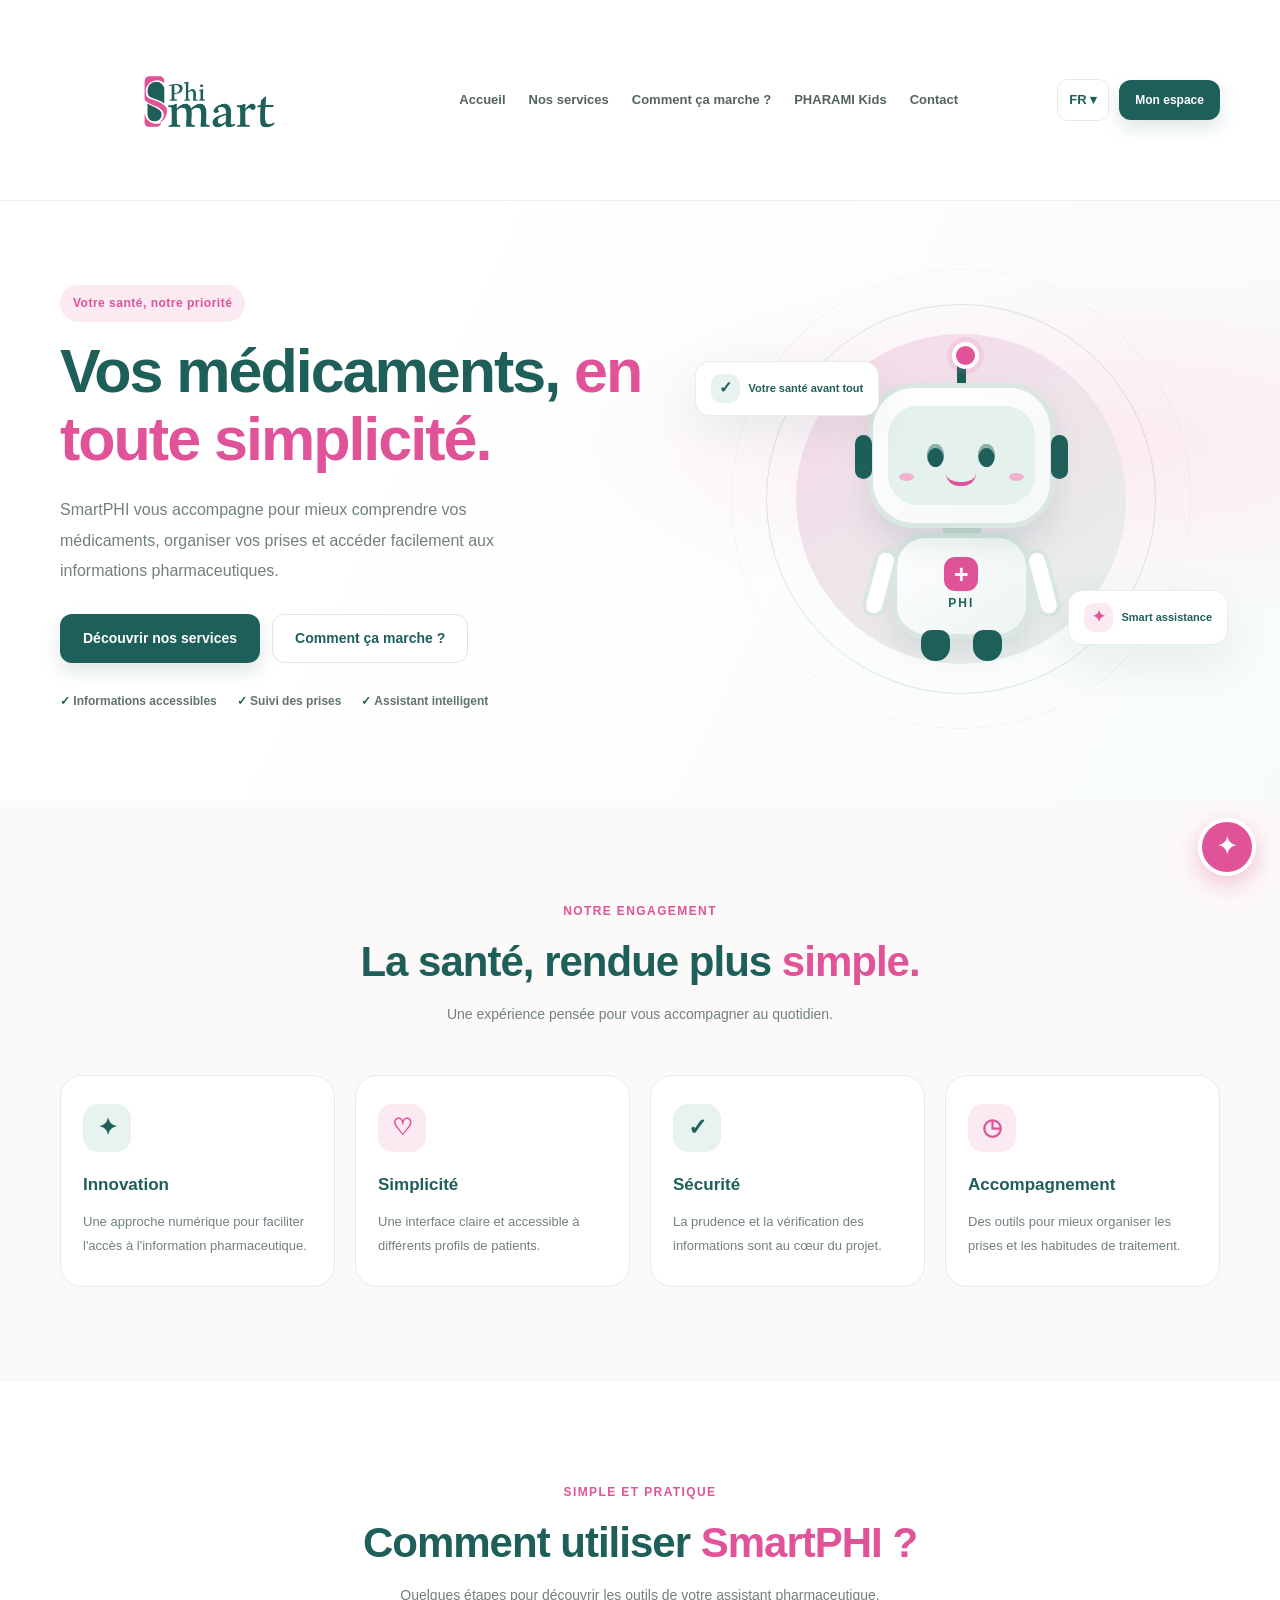
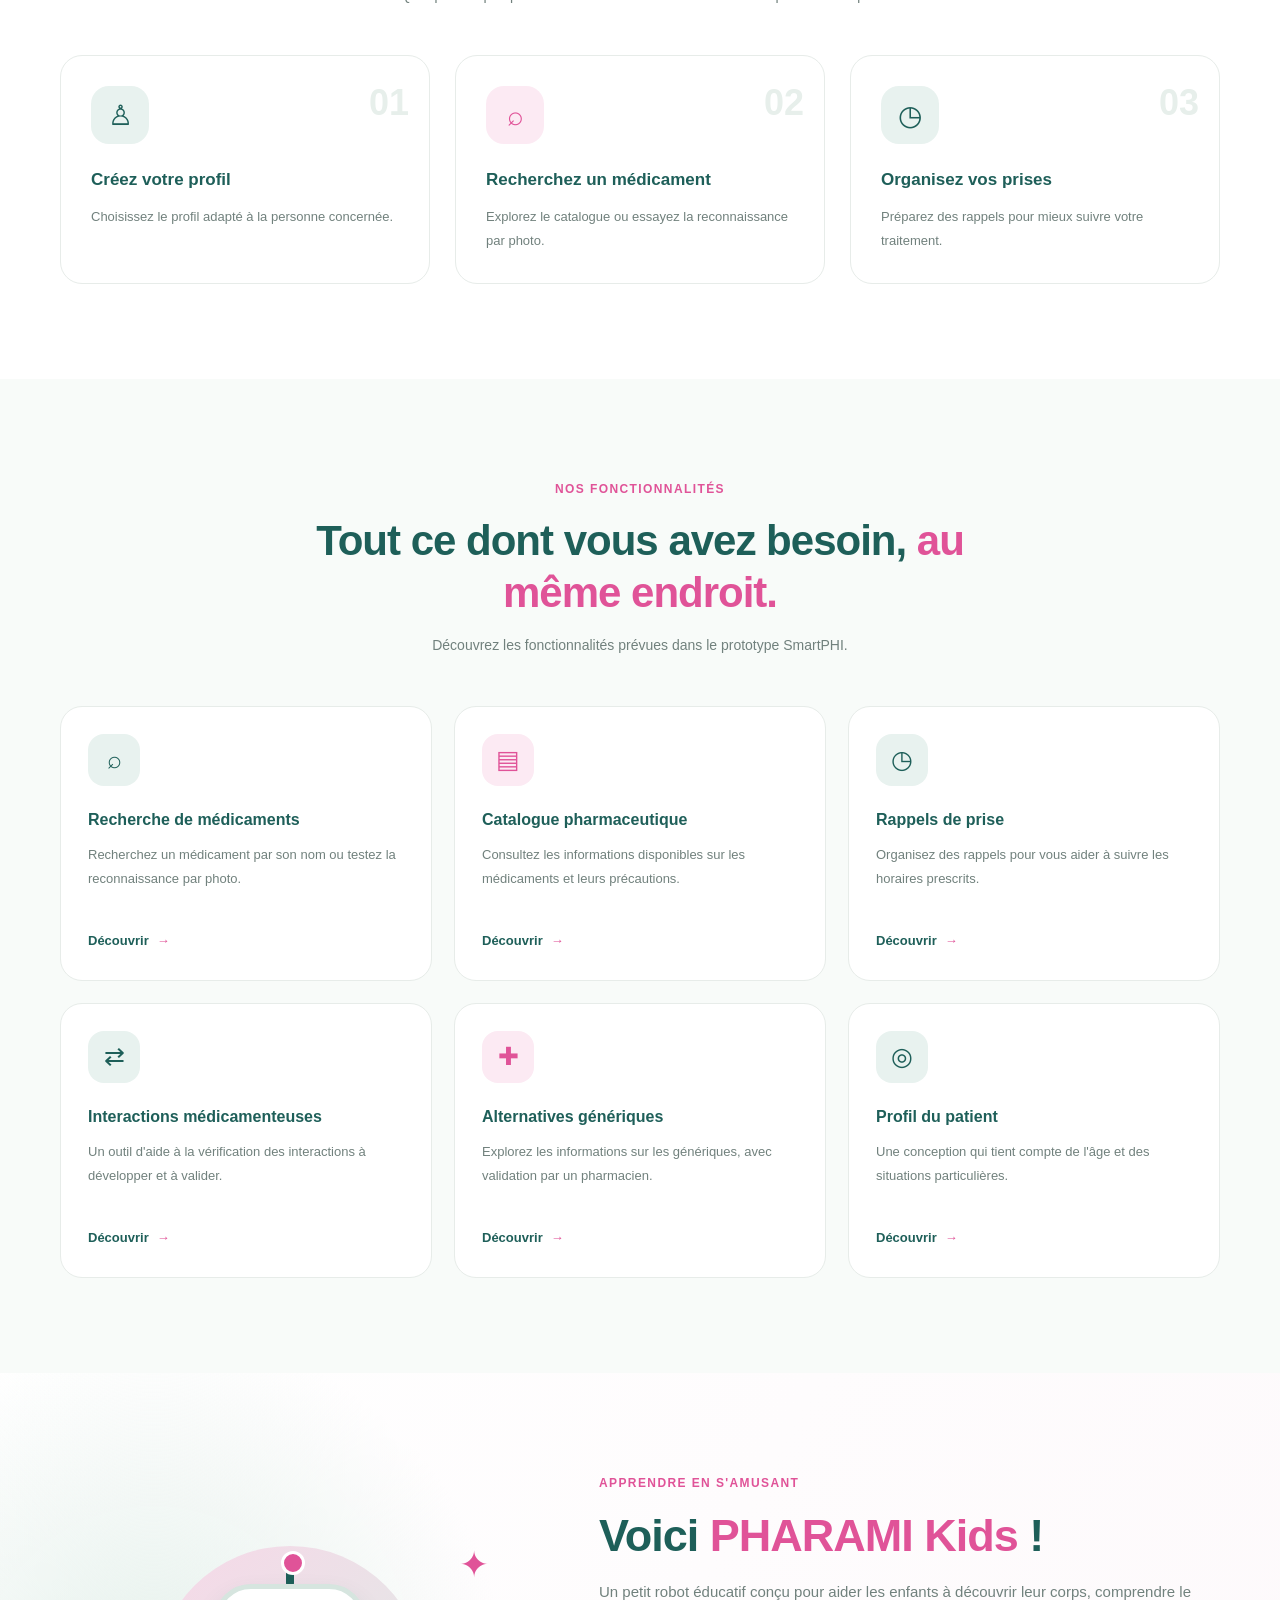
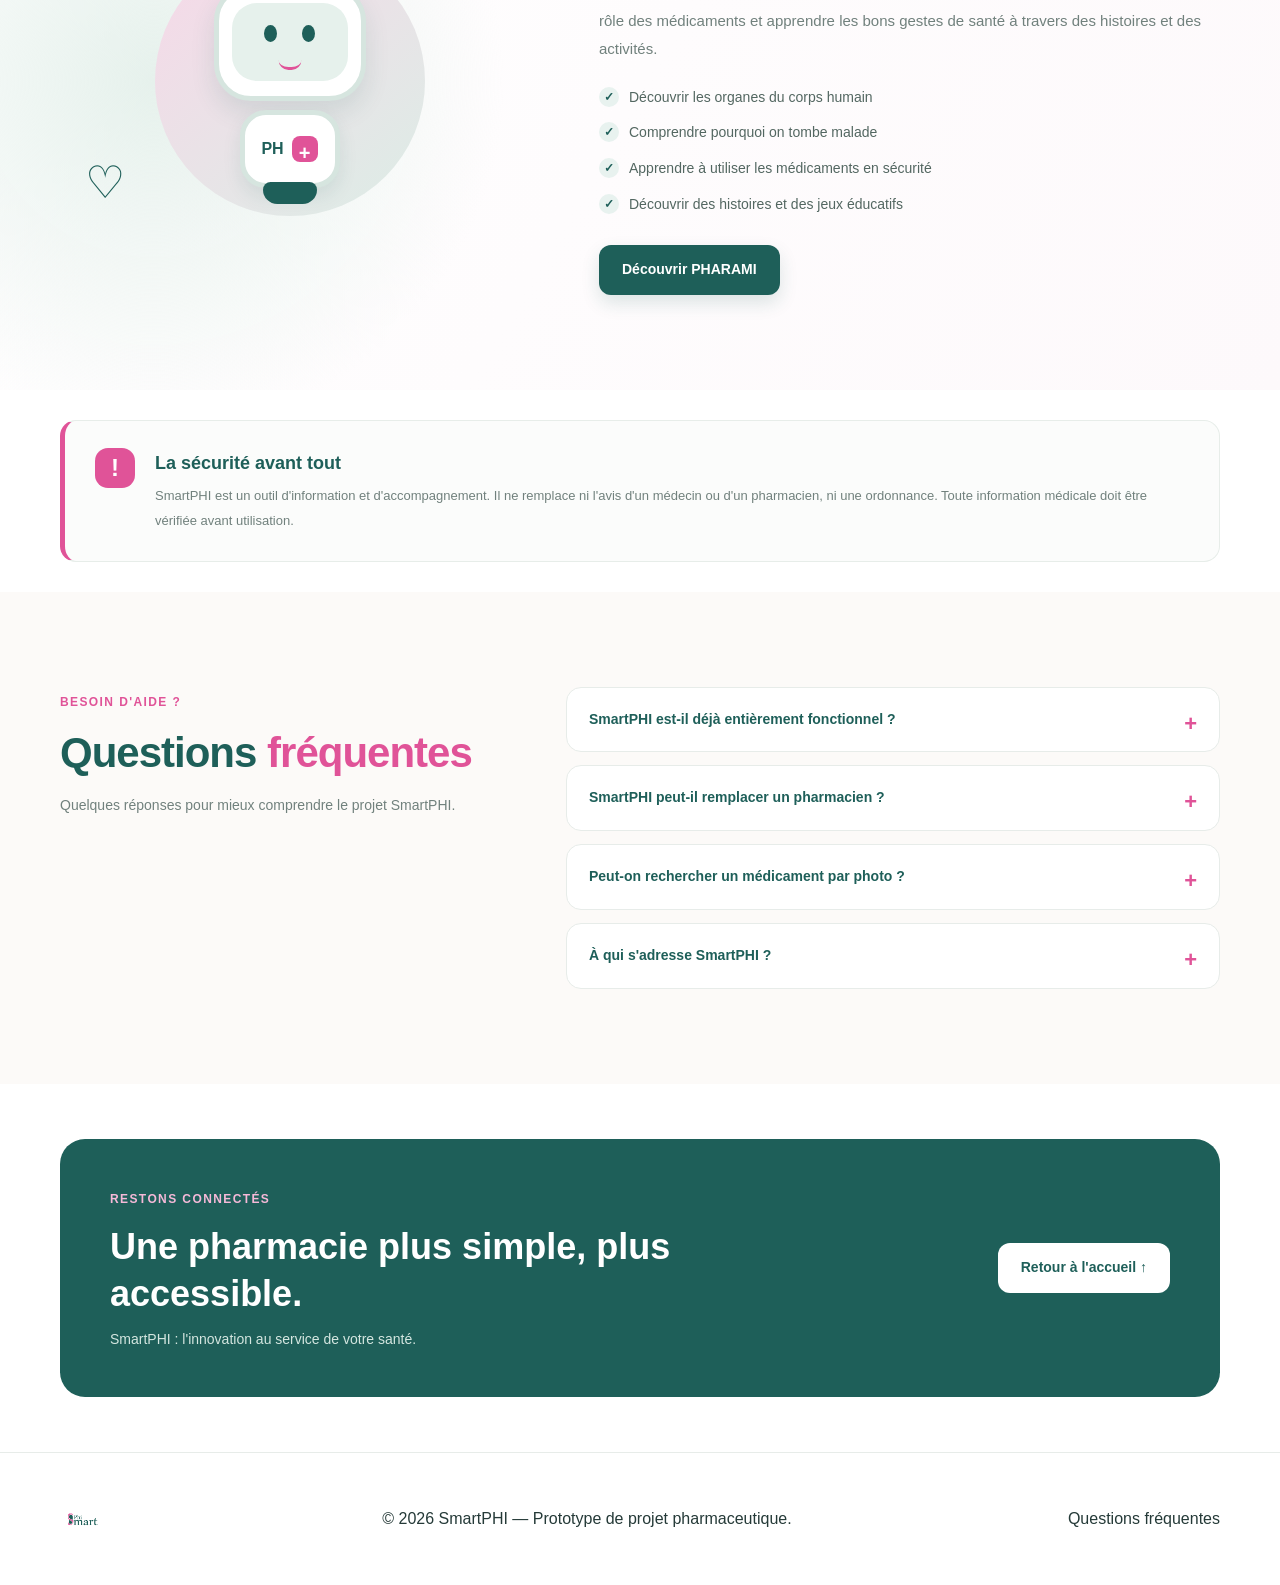
==== index.html @ 02bd5ed0 "Add files via upload" ====
<!DOCTYPE html>
<html lang="fr">
<head>
  <meta charset="UTF-8">
  <meta name="viewport" content="width=device-width, initial-scale=1.0">
  <meta name="theme-color" content="#1E5F59">
  <meta name="description" content="SmartPHI, votre assistant intelligent pour mieux comprendre vos médicaments.">
  <title>SmartPHI | Votre assistant pharmaceutique</title>
  <link rel="stylesheet" href="style.css">
  <script src="script.js" defer></script>
</head>

<body>
  <header class="site-header">
    <div class="container header-inner">
        <a href="#accueil" class="brand">
            <img src="pharma1.png" alt="Logo SmartPHI" class="brand-logo">
      </a>

      <nav class="main-nav" aria-label="Navigation principale">
        <a href="#accueil">Accueil</a>
        <a href="#services">Nos services</a>
        <a href="#fonctionnement">Comment ça marche ?</a>
        <a href="#pharami">PHARAMI Kids</a>
        <a href="#contact">Contact</a>
      </nav>

      <div class="header-actions">
        <button class="language-btn" id="languageBtn" type="button">FR ▾</button>
        <a class="btn btn-primary btn-small" href="auth.html">
            Mon espace
          </a> 
        
      </div>
      </header>
  <main>
    <section class="hero-section" id="accueil">
      <div class="container hero-layout">
        <div class="hero-copy">
          <span class="hero-kicker">Votre santé, notre priorité</span>

          <h1>
            Vos médicaments,
            <span class="highlight-text">en toute simplicité.</span>
          </h1>

          <p class="hero-description">
            SmartPHI vous accompagne pour mieux comprendre vos médicaments,
            organiser vos prises et accéder facilement aux informations
            pharmaceutiques.
          </p>

          <div class="hero-buttons">
            <a class="btn btn-primary" href="#services">Découvrir nos services</a>
            <a class="btn btn-secondary" href="#fonctionnement">Comment ça marche ?</a>
          </div>

          <div class="hero-points">
            <span>✓ Informations accessibles</span>
            <span>✓ Suivi des prises</span>
            <span>✓ Assistant intelligent</span>
          </div>
        </div>

        <div class="hero-visual" aria-label="Mascotte robot SmartPHI">
          <div class="hero-orbit orbit-one"></div>
          <div class="hero-orbit orbit-two"></div>

          <div class="hero-robot">
            <div class="robot-antenna"></div>
            <div class="robot-head">
              <div class="robot-ear ear-left"></div>
              <div class="robot-ear ear-right"></div>
              <div class="robot-face">
                <span class="robot-eye"></span>
                <span class="robot-eye"></span>
                <span class="robot-smile"></span>
              </div>
              <span class="robot-cheek cheek-left"></span>
              <span class="robot-cheek cheek-right"></span>
            </div>
            <div class="robot-neck"></div>
            <div class="robot-body">
              <span class="robot-heart">+</span>
              <span class="robot-body-label">PHI</span>
            </div>
            <div class="robot-arm arm-left"></div>
            <div class="robot-arm arm-right"></div>
            <div class="robot-leg leg-left"></div>
            <div class="robot-leg leg-right"></div>
          </div>

          <div class="floating-card card-safe">
            <span class="floating-icon">✓</span>
            <span>Votre santé avant tout</span>
          </div>

          <div class="floating-card card-smart">
            <span class="floating-icon">✦</span>
            <span>Smart assistance</span>
          </div>
        </div>
      </div>
    </section>

    <section class="section values-section" id="valeurs">
      <div class="container">
        <div class="section-heading">
          <span class="section-kicker">Notre engagement</span>
          <h2>La santé, rendue plus <span class="highlight-text">simple.</span></h2>
          <p>Une expérience pensée pour vous accompagner au quotidien.</p>
        </div>

        <div class="values-grid">
          <article class="value-card">
            <span class="feature-icon">✦</span>
            <h3>Innovation</h3>
            <p>Une approche numérique pour faciliter l'accès à l'information pharmaceutique.</p>
          </article>

          <article class="value-card">
            <span class="feature-icon">♡</span>
            <h3>Simplicité</h3>
            <p>Une interface claire et accessible à différents profils de patients.</p>
          </article>

          <article class="value-card">
            <span class="feature-icon">✓</span>
            <h3>Sécurité</h3>
            <p>La prudence et la vérification des informations sont au cœur du projet.</p>
          </article>

          <article class="value-card">
            <span class="feature-icon">◷</span>
            <h3>Accompagnement</h3>
            <p>Des outils pour mieux organiser les prises et les habitudes de traitement.</p>
          </article>
        </div>
      </div>
    </section>

    <section class="section how-section" id="fonctionnement">
      <div class="container">
        <div class="section-heading">
          <span class="section-kicker">Simple et pratique</span>
          <h2>Comment utiliser <span class="highlight-text">SmartPHI ?</span></h2>
          <p>Quelques étapes pour découvrir les outils de votre assistant pharmaceutique.</p>
        </div>

        <div class="steps-grid">
          <article class="step-card">
            <span class="step-number">01</span>
            <div class="step-icon">♙</div>
            <h3>Créez votre profil</h3>
            <p>Choisissez le profil adapté à la personne concernée.</p>
          </article>

          <article class="step-card">
            <span class="step-number">02</span>
            <div class="step-icon">⌕</div>
            <h3>Recherchez un médicament</h3>
            <p>Explorez le catalogue ou essayez la reconnaissance par photo.</p>
          </article>

          <article class="step-card">
            <span class="step-number">03</span>
            <div class="step-icon">◷</div>
            <h3>Organisez vos prises</h3>
            <p>Préparez des rappels pour mieux suivre votre traitement.</p>
          </article>
        </div>
      </div>
    </section>

    <section class="section services-section" id="services">
      <div class="container">
        <div class="section-heading">
          <span class="section-kicker">Nos fonctionnalités</span>
          <h2>Tout ce dont vous avez besoin, <span class="highlight-text">au même endroit.</span></h2>
          <p>Découvrez les fonctionnalités prévues dans le prototype SmartPHI.</p>
        </div>

        <div class="services-grid">
          <article class="service-card">
            <div class="service-icon">⌕</div>
            <h3>Recherche de médicaments</h3>
            <p>Recherchez un médicament par son nom ou testez la reconnaissance par photo.</p>
            <button class="text-link service-btn" data-service="search" type="button">
              Découvrir <span>→</span>
            </button>
          </article>

          <article class="service-card">
            <div class="service-icon">▤</div>
            <h3>Catalogue pharmaceutique</h3>
            <p>Consultez les informations disponibles sur les médicaments et leurs précautions.</p>
            <button class="text-link service-btn" data-service="catalogue" type="button">
              Découvrir <span>→</span>
            </button>
          </article>

          <article class="service-card">
            <div class="service-icon">◷</div>
            <h3>Rappels de prise</h3>
            <p>Organisez des rappels pour vous aider à suivre les horaires prescrits.</p>
            <button class="text-link service-btn" data-service="reminders" type="button">
              Découvrir <span>→</span>
            </button>
          </article>

          <article class="service-card">
            <div class="service-icon">⇄</div>
            <h3>Interactions médicamenteuses</h3>
            <p>Un outil d'aide à la vérification des interactions à développer et à valider.</p>
            <button class="text-link service-btn" data-service="interactions" type="button">
              Découvrir <span>→</span>
            </button>
          </article>

          <article class="service-card">
            <div class="service-icon">✚</div>
            <h3>Alternatives génériques</h3>
            <p>Explorez les informations sur les génériques, avec validation par un pharmacien.</p>
            <button class="text-link service-btn" data-service="generics" type="button">
              Découvrir <span>→</span>
            </button>
          </article>

          <article class="service-card">
            <div class="service-icon">◎</div>
            <h3>Profil du patient</h3>
            <p>Une conception qui tient compte de l'âge et des situations particulières.</p>
            <button class="text-link service-btn" data-service="profile" type="button">
              Découvrir <span>→</span>
            </button>
          </article>
        </div>
      </div>
    </section>

    <section class="section pharami-section" id="pharami">
      <div class="container pharami-layout">
        <div class="pharami-visual">
          <div class="pharami-glow"></div>
          <div class="pharami-robot">
            <div class="pharami-antenna"></div>
            <div class="pharami-head">
              <div class="pharami-face">
                <span></span><span></span>
                <i></i>
              </div>
            </div>
            <div class="pharami-body">
              <span>PH</span>
              <b>+</b>
            </div>
            <div class="pharami-foot"></div>
          </div>
          <span class="kids-decoration decoration-star">✦</span>
          <span class="kids-decoration decoration-heart">♡</span>
        </div>

        <div class="pharami-copy">
          <span class="section-kicker">Apprendre en s'amusant</span>
          <h2>Voici <span class="highlight-text">PHARAMI Kids</span> !</h2>
          <p>
            Un petit robot éducatif conçu pour aider les enfants à découvrir
            leur corps, comprendre le rôle des médicaments et apprendre les
            bons gestes de santé à travers des histoires et des activités.
          </p>

          <ul class="pharami-list">
            <li>Découvrir les organes du corps humain</li>
            <li>Comprendre pourquoi on tombe malade</li>
            <li>Apprendre à utiliser les médicaments en sécurité</li>
            <li>Découvrir des histoires et des jeux éducatifs</li>
          </ul>

          <button class="btn btn-primary" id="pharamiBtn" type="button">
            Découvrir PHARAMI
          </button>
        </div>
      </div>
    </section>

    <section class="section safety-section">
      <div class="container safety-content">
        <span class="safety-symbol">!</span>
        <div>
          <h2>La sécurité avant tout</h2>
          <p>
            SmartPHI est un outil d'information et d'accompagnement.
            Il ne remplace ni l'avis d'un médecin ou d'un pharmacien,
            ni une ordonnance. Toute information médicale doit être vérifiée
            avant utilisation.
          </p>
        </div>
      </div>
    </section>

    <section class="section faq-section" id="faq">
      <div class="container faq-layout">
        <div class="faq-intro">
          <span class="section-kicker">Besoin d'aide ?</span>
          <h2>Questions <span class="highlight-text">fréquentes</span></h2>
          <p>Quelques réponses pour mieux comprendre le projet SmartPHI.</p>
        </div>

        <div class="faq-list">
          <details class="faq-item">
            <summary>SmartPHI est-il déjà entièrement fonctionnel ?</summary>
            <p>Cette version est un prototype. Certaines fonctionnalités nécessitent encore un développement et des tests.</p>
          </details>

          <details class="faq-item">
            <summary>SmartPHI peut-il remplacer un pharmacien ?</summary>
            <p>Non. Il vise à faciliter l'accès à l'information, sans remplacer les conseils d'un professionnel de santé.</p>
          </details>

          <details class="faq-item">
            <summary>Peut-on rechercher un médicament par photo ?</summary>
            <p>La reconnaissance par photo est une fonctionnalité prévue. Le résultat devra toujours être vérifié avant toute utilisation.</p>
          </details>

          <details class="faq-item">
            <summary>À qui s'adresse SmartPHI ?</summary>
            <p>Le projet vise les patients, les familles et les personnes qui souhaitent mieux organiser leur suivi médicamenteux.</p>
          </details>
        </div>
      </div>
    </section>

    <section class="section contact-section" id="contact">
      <div class="container contact-card">
        <div>
          <span class="section-kicker">Restons connectés</span>
          <h2>Une pharmacie plus simple, plus accessible.</h2>
          <p>SmartPHI : l'innovation au service de votre santé.</p>
        </div>
        <a href="#accueil" class="btn btn-light">Retour à l'accueil ↑</a>
      </div>
    </section>
  </main>
  <!-- PHARAMI KIDS MODAL -->
<div class="pharami-modal" id="pharamiModal" hidden>
  <div class="pharami-window" role="dialog"
       aria-modal="true" aria-labelledby="pharamiTitle">

    <button class="pharami-close" id="closePharami"
            type="button" aria-label="Fermer">×</button>

    <div class="pharami-avatar">🤖</div>

    <span class="section-kicker">PHARAMI KIDS</span>

    <h2 id="pharamiTitle">
      Salut, petit explorateur ! 💚
    </h2>

    <p id="pharamiMessage">
      Je suis PHARAMI ! Ensemble, découvrons le monde
      de la santé et apprenons à prendre soin de nous.
    </p>

    <div class="pharami-activities">

      <button type="button" class="pharami-choice"
              data-pharami="body">
        🫀 Découvrir le corps humain
      </button>

      <button type="button" class="pharami-choice"
              data-pharami="medicine">
        💊 Apprendre les règles de sécurité
      </button>

      <button type="button" class="pharami-choice"
              data-pharami="quiz">
        ⭐ Jouer et apprendre
      </button>

    </div>

    <div class="pharami-response" id="pharamiResponse"
         aria-live="polite">
      Choisis une activité pour commencer !
    </div>

    <button type="button" class="btn btn-primary"
            id="pharamiSpeak">
      🔊 Écouter PHARAMI
    </button>

    <p class="pharami-disclaimer">
      Activité éducative pour enfants, à utiliser avec un adulte.
      Ne prends jamais un médicament sans l'autorisation d'un adulte.
    </p>

  </div>
</div>

  <footer class="site-footer">
    <div class="container header-inner">
    
<a href="#accueil" class="brand">
    <img src="pharma1.png" alt="Logo SmartPHI" class="brand-logo">
  </a>

      <p>© 2026 SmartPHI — Prototype de projet pharmaceutique.</p>
      <a href="#faq">Questions fréquentes</a>
    </div>
  </footer>

  <button class="assistant-bubble" id="assistantBtn" type="button"
    aria-label="Ouvrir l'assistant SmartPHI">
    <span>✦</span>
  </button>

  <div class="toast" id="toast" role="status" aria-live="polite"></div>
</body>
</html>
---- style.css ----
:root {
    --green: #1E5F59;
    --green-dark: #164943;
    --green-light: #E8F2EF;
    --pink: #E05398;
    --pink-light: #FCEAF3;
    --cream: #FCFAF8;
    --white: #FFFFFF;
    --text: #253A38;
    --muted: #71817D;
    --border: #E7ECE9;
    --shadow: 0 16px 45px rgba(30, 95, 89, 0.09);
    --radius: 22px;
  }
  
  * {
    box-sizing: border-box;
    margin: 0;
    padding: 0;
  }
  
  html {
    scroll-behavior: smooth;
    scroll-padding-top: 90px;
  }
  
  body {
    font-family: Arial, Helvetica, sans-serif;
    background: var(--white);
    color: var(--text);
    line-height: 1.7;
    overflow-x: hidden;
  }
  
  button,
  a {
    font: inherit;
  }
  
  button {
    cursor: pointer;
  }
  
  a {
    color: inherit;
    text-decoration: none;
  }
  
  button:focus-visible,
  a:focus-visible,
  summary:focus-visible {
    outline: 3px solid var(--pink);
    outline-offset: 4px;
  }
  
  .container {
    width: min(1160px, calc(100% - 48px));
    margin-inline: auto;
  }
  
  .highlight-text,
  .brand-highlight {
    color: var(--pink);
  }
  
  /* HEADER */
  
  .site-header {
    position: sticky;
    top: 0;
    z-index: 100;
    background: rgba(255, 255, 255, 0.95);
    backdrop-filter: blur(14px);
    border-bottom: 1px solid rgba(231, 236, 233, 0.8);
  }
  
  .header-inner {
    min-height: 82px;
    display: flex;
    align-items: center;
    justify-content: space-between;
    gap: 24px;
  }
  
  .brand {
    display: inline-flex;
    align-items: center;
    gap: 10px;
    flex-shrink: 0;
    color: var(--green);
    font-size: 24px;
    font-weight: 800;
    letter-spacing: -1px;
  }
  
  .brand-icon {
    width: 39px;
    height: 39px;
    display: grid;
    place-items: center;
    color: white;
    background: var(--green);
    border-radius: 13px;
    box-shadow: 0 6px 15px rgba(30, 95, 89, 0.18);
  }
  
  .main-nav {
    display: flex;
    align-items: center;
    justify-content: center;
    gap: 23px;
  }
  
  .main-nav a {
    font-size: 13px;
    font-weight: 600;
    color: #536460;
    transition: color 0.2s ease;
  }
  
  .main-nav a:hover {
    color: var(--pink);
  }
  
  .header-actions {
    display: flex;
    align-items: center;
    gap: 10px;
  }
  
  .language-btn {
    padding: 9px 11px;
    background: white;
    border: 1px solid var(--border);
    border-radius: 10px;
    color: var(--green);
    font-weight: 700;
    font-size: 13px;
  }
  
  /* BUTTONS */
  
  .btn {
    display: inline-flex;
    justify-content: center;
    align-items: center;
    gap: 8px;
    min-height: 49px;
    padding: 12px 22px;
    border: 1px solid transparent;
    border-radius: 12px;
    font-size: 14px;
    font-weight: 700;
    text-align: center;
    transition: transform 0.2s ease, box-shadow 0.2s ease,
      background 0.2s ease;
  }
  
  .btn:hover {
    transform: translateY(-2px);
  }
  
  .btn-primary {
    color: white;
    background: var(--green);
    box-shadow: 0 8px 18px rgba(30, 95, 89, 0.15);
  }
  
  .btn-primary:hover {
    background: var(--green-dark);
    box-shadow: 0 12px 25px rgba(30, 95, 89, 0.2);
  }
  
  .btn-secondary {
    color: var(--green);
    background: white;
    border-color: #DCE7E2;
  }
  
  .btn-secondary:hover {
    background: var(--green-light);
  }
  
  .btn-small {
    min-height: 40px;
    padding: 9px 15px;
    font-size: 12px;
  }
  
  .btn-light {
    color: var(--green);
    background: white;
  }
  
  .btn-light:hover {
    background: var(--pink-light);
  }
  
  /* HERO */
  
  .hero-section {
    position: relative;
    overflow: hidden;
    background:
      radial-gradient(ellipse at 85% 40%, #FCEAF3 0%, transparent 35%),
      linear-gradient(115deg, #FFFFFF 30%, #F7FBF9 100%);
  }
  
  .hero-layout {
    min-height: 600px;
    padding-top: 70px;
    padding-bottom: 75px;
    display: grid;
    grid-template-columns: 1.08fr 0.92fr;
    align-items: center;
    gap: 35px;
  }
  
  .hero-copy {
    position: relative;
    z-index: 2;
  }
  
  .hero-kicker,
  .section-kicker {
    display: inline-block;
    margin-bottom: 15px;
    color: var(--pink);
    font-size: 12px;
    font-weight: 800;
    letter-spacing: 1.4px;
    text-transform: uppercase;
  }
  
  .hero-kicker {
    padding: 8px 13px;
    background: var(--pink-light);
    border-radius: 30px;
    letter-spacing: 0.5px;
    text-transform: none;
  }
  
  .hero-title,
  .hero-copy h1 {
    max-width: 650px;
    margin-bottom: 22px;
    color: var(--green);
    font-size: clamp(38px, 5vw, 61px);
    line-height: 1.12;
    letter-spacing: -2px;
  }
  
  .hero-description {
    max-width: 510px;
    margin-bottom: 27px;
    color: var(--muted);
    font-size: 16px;
    line-height: 1.9;
  }
  
  .hero-buttons {
    display: flex;
    flex-wrap: wrap;
    gap: 12px;
  }
  
  .hero-points {
    display: flex;
    flex-wrap: wrap;
    gap: 12px 20px;
    margin-top: 28px;
    color: #60736D;
    font-size: 12px;
    font-weight: 600;
  }
  
  .hero-points span::first-letter {
    color: var(--green);
  }
  
  .hero-visual {
    position: relative;
    min-height: 440px;
    display: flex;
    align-items: center;
    justify-content: center;
    isolation: isolate;
  }
  
  .hero-visual::before {
    content: "";
    position: absolute;
    z-index: -2;
    width: 330px;
    height: 330px;
    border-radius: 50%;
    background: linear-gradient(145deg, #F8D9E9, #E4F0EB);
  }
  
  .hero-orbit {
    position: absolute;
    border: 1px solid rgba(30, 95, 89, 0.15);
    border-radius: 50%;
  }
  
  .orbit-one {
    width: 390px;
    height: 390px;
  }
  
  .orbit-two {
    width: 460px;
    height: 460px;
    border-style: dashed;
    opacity: 0.5;
  }
  
  /* MAIN PHARAMI ROBOT */
  
  .hero-robot {
    position: relative;
    width: 235px;
    height: 315px;
    margin-top: 25px;
    animation: robot-float 4s ease-in-out infinite;
  }
  
  .robot-antenna {
    position: absolute;
    top: 0;
    left: 113px;
    width: 9px;
    height: 35px;
    background: var(--green);
    border-radius: 10px;
  }
  
  .robot-antenna::before {
    content: "";
    position: absolute;
    top: -12px;
    left: -5px;
    width: 19px;
    height: 19px;
    background: var(--pink);
    border: 4px solid white;
    border-radius: 50%;
    box-shadow: 0 0 0 5px rgba(224, 83, 152, 0.13);
  }
  
  .robot-head {
    position: absolute;
    top: 29px;
    left: 24px;
    z-index: 2;
    width: 187px;
    height: 145px;
    border: 5px solid #D9E6E1;
    border-radius: 46px;
    background: linear-gradient(145deg, white, #F4F8F6);
    box-shadow: 0 16px 30px rgba(30, 95, 89, 0.13);
  }
  
  .robot-ear {
    position: absolute;
    top: 47px;
    width: 17px;
    height: 44px;
    background: var(--green);
    border-radius: 9px;
  }
  
  .ear-left {
    left: -18px;
  }
  
  .ear-right {
    right: -18px;
  }
  
  .robot-face {
    position: absolute;
    inset: 18px 15px;
    display: flex;
    align-items: center;
    justify-content: center;
    gap: 34px;
    border-radius: 30px;
    background: #E5F1ED;
  }
  
  .robot-eye {
    width: 17px;
    height: 23px;
    border-radius: 50%;
    background: var(--green);
    box-shadow: inset 0 4px 0 rgba(255, 255, 255, 0.5);
  }
  
  .robot-smile {
    position: absolute;
    bottom: 19px;
    left: 50%;
    width: 30px;
    height: 13px;
    border-bottom: 4px solid var(--pink);
    border-radius: 0 0 25px 25px;
    transform: translateX(-50%);
  }
  
  .robot-cheek {
    position: absolute;
    top: 85px;
    width: 15px;
    height: 8px;
    border-radius: 50%;
    background: #F3B1D0;
  }
  
  .cheek-left {
    left: 26px;
  }
  
  .cheek-right {
    right: 26px;
  }
  
  .robot-neck {
    position: absolute;
    top: 169px;
    left: 99px;
    width: 38px;
    height: 18px;
    background: #C9DCD5;
  }
  
  .robot-body {
    position: absolute;
    top: 179px;
    left: 48px;
    width: 139px;
    height: 106px;
    display: flex;
    flex-direction: column;
    align-items: center;
    justify-content: center;
    gap: 2px;
    border: 5px solid #D9E6E1;
    border-radius: 34px;
    background: linear-gradient(145deg, white, #ECF4F1);
    box-shadow: 0 12px 25px rgba(30, 95, 89, 0.1);
  }
  
  .robot-heart {
    display: grid;
    place-items: center;
    width: 34px;
    height: 34px;
    color: white;
    background: var(--pink);
    border-radius: 11px;
    font-size: 25px;
    font-weight: 700;
    line-height: 1;
  }
  
  .robot-body-label {
    color: var(--green);
    font-size: 12px;
    font-weight: 900;
    letter-spacing: 2px;
  }
  
  .robot-arm {
    position: absolute;
    top: 194px;
    width: 24px;
    height: 70px;
    border: 4px solid #D9E6E1;
    border-radius: 15px;
    background: white;
  }
  
  .arm-left {
    left: 24px;
    transform: rotate(15deg);
  }
  
  .arm-right {
    right: 24px;
    transform: rotate(-15deg);
  }
  
  .robot-leg {
    position: absolute;
    top: 276px;
    width: 29px;
    height: 31px;
    background: var(--green);
    border-radius: 10px 10px 14px 14px;
  }
  
  .leg-left {
    left: 77px;
  }
  
  .leg-right {
    right: 77px;
  }
  
  .floating-card {
    position: absolute;
    z-index: 3;
    display: flex;
    align-items: center;
    gap: 9px;
    padding: 12px 15px;
    border: 1px solid rgba(231, 236, 233, 0.9);
    border-radius: 15px;
    background: white;
    box-shadow: var(--shadow);
    color: var(--green);
    font-size: 11px;
    font-weight: 700;
    animation: card-float 5s ease-in-out infinite;
  }
  
  .floating-icon {
    display: grid;
    place-items: center;
    width: 29px;
    height: 29px;
    flex-shrink: 0;
    border-radius: 10px;
    background: var(--green-light);
    color: var(--green);
    font-size: 16px;
  }
  
  .card-safe {
    top: 82px;
    left: -8px;
  }
  
  .card-smart {
    right: -8px;
    bottom: 74px;
    animation-delay: 1.5s;
  }
  
  .card-smart .floating-icon {
    background: var(--pink-light);
    color: var(--pink);
  }
  
  /* COMMON SECTIONS */
  
  .section {
    padding: 95px 0;
  }
  
  .section-heading {
    max-width: 700px;
    margin: 0 auto 48px;
    text-align: center;
  }
  
  .section-heading h2,
  .pharami-copy h2,
  .faq-intro h2 {
    margin-bottom: 14px;
    color: var(--green);
    font-size: clamp(28px, 3.5vw, 42px);
    line-height: 1.25;
    letter-spacing: -1px;
  }
  
  .section-heading p,
  .faq-intro > p {
    color: var(--muted);
    font-size: 14px;
  }
  
  /* VALUES */
  
  .values-section {
    background: var(--cream);
  }
  
  .values-grid {
    display: grid;
    grid-template-columns: repeat(4, minmax(0, 1fr));
    gap: 20px;
  }
  
  .value-card {
    padding: 28px 22px;
    border: 1px solid var(--border);
    border-radius: var(--radius);
    background: white;
    transition: transform 0.25s ease, box-shadow 0.25s ease;
  }
  
  .value-card:hover,
  .service-card:hover,
  .step-card:hover {
    transform: translateY(-5px);
    box-shadow: var(--shadow);
  }
  
  .feature-icon {
    display: grid;
    place-items: center;
    width: 48px;
    height: 48px;
    margin-bottom: 19px;
    border-radius: 15px;
    background: var(--green-light);
    color: var(--green);
    font-size: 23px;
    font-weight: 700;
  }
  
  .value-card:nth-child(even) .feature-icon {
    color: var(--pink);
    background: var(--pink-light);
  }
  
  .value-card h3,
  .step-card h3,
  .service-card h3 {
    margin-bottom: 10px;
    color: var(--green);
    font-size: 17px;
  }
  
  .value-card p,
  .step-card p,
  .service-card p {
    color: var(--muted);
    font-size: 13px;
    line-height: 1.85;
  }
  
  /* HOW IT WORKS */
  
  .how-section {
    background: white;
  }
  
  .steps-grid {
    display: grid;
    grid-template-columns: repeat(3, minmax(0, 1fr));
    gap: 25px;
  }
  
  .step-card {
    position: relative;
    padding: 30px;
    overflow: hidden;
    border: 1px solid var(--border);
    border-radius: var(--radius);
    background: white;
    transition: transform 0.25s ease, box-shadow 0.25s ease;
  }
  
  .step-number {
    position: absolute;
    top: 16px;
    right: 20px;
    color: #E7EFEB;
    font-size: 36px;
    font-weight: 900;
  }
  
  .step-icon {
    display: grid;
    place-items: center;
    width: 58px;
    height: 58px;
    margin-bottom: 22px;
    border-radius: 18px;
    color: var(--green);
    background: var(--green-light);
    font-size: 28px;
  }
  
  .step-card:nth-child(2) .step-icon {
    color: var(--pink);
    background: var(--pink-light);
  }
  
  /* SERVICES */
  
  .services-section {
    background: #F8FBF9;
  }
  
  .services-grid {
    display: grid;
    grid-template-columns: repeat(3, minmax(0, 1fr));
    gap: 22px;
  }
  
  .service-card {
    display: flex;
    flex-direction: column;
    align-items: flex-start;
    min-height: 275px;
    padding: 27px;
    border: 1px solid var(--border);
    border-radius: var(--radius);
    background: white;
    transition: transform 0.25s ease, box-shadow 0.25s ease;
  }
  
  .service-icon {
    display: grid;
    place-items: center;
    width: 52px;
    height: 52px;
    margin-bottom: 20px;
    border-radius: 16px;
    background: var(--green-light);
    color: var(--green);
    font-size: 25px;
  }
  
  .service-card:nth-child(3n + 2) .service-icon {
    background: var(--pink-light);
    color: var(--pink);
  }
  
  .service-card h3 {
    font-size: 16px;
  }
  
  .service-card p {
    margin-bottom: 18px;
  }
  
  .text-link {
    display: inline-flex;
    align-items: center;
    gap: 8px;
    margin-top: auto;
    border: 0;
    background: transparent;
    color: var(--green);
    font-size: 13px;
    font-weight: 800;
  }
  
  .text-link span {
    color: var(--pink);
    transition: transform 0.2s ease;
  }
  
  .text-link:hover span {
    transform: translateX(4px);
  }
  
  /* PHARAMI KIDS */
  
  .pharami-section {
    overflow: hidden;
    background:
      radial-gradient(circle at 12% 50%, #E6F1EC 0%, transparent 30%),
      linear-gradient(120deg, #FFFFFF, #FDF9FB);
  }
  
  .pharami-layout {
    display: grid;
    grid-template-columns: 0.85fr 1.15fr;
    align-items: center;
    gap: 80px;
  }
  
  .pharami-visual {
    position: relative;
    min-height: 370px;
    display: flex;
    align-items: center;
    justify-content: center;
  }
  
  .pharami-glow {
    position: absolute;
    width: 270px;
    height: 270px;
    border-radius: 50%;
    background: linear-gradient(140deg, #F7D8E8, #DCEDE6);
  }
  
  .pharami-robot {
    position: relative;
    z-index: 1;
    width: 180px;
    height: 245px;
    animation: robot-float 4s ease-in-out infinite;
  }
  
  .pharami-antenna {
    position: absolute;
    top: 0;
    left: 86px;
    width: 8px;
    height: 28px;
    background: var(--green);
    border-radius: 10px;
  }
  
  .pharami-antenna::before {
    content: "";
    position: absolute;
    top: -8px;
    left: -5px;
    width: 18px;
    height: 18px;
    border: 3px solid white;
    border-radius: 50%;
    background: var(--pink);
  }
  
  .pharami-head {
    position: absolute;
    top: 25px;
    left: 14px;
    width: 152px;
    height: 117px;
    display: grid;
    place-items: center;
    border: 5px solid #D6E5DF;
    border-radius: 37px;
    background: white;
    box-shadow: 0 12px 24px rgba(30, 95, 89, 0.12);
  }
  
  .pharami-face {
    position: relative;
    width: 116px;
    height: 78px;
    display: flex;
    justify-content: center;
    gap: 25px;
    padding-top: 22px;
    border-radius: 25px;
    background: #E6F1EC;
  }
  
  .pharami-face span {
    width: 13px;
    height: 17px;
    border-radius: 50%;
    background: var(--green);
  }
  
  .pharami-face i {
    position: absolute;
    bottom: 11px;
    left: 50%;
    width: 23px;
    height: 10px;
    border-bottom: 3px solid var(--pink);
    border-radius: 0 0 20px 20px;
    transform: translateX(-50%);
  }
  
  .pharami-body {
    position: absolute;
    top: 151px;
    left: 40px;
    width: 100px;
    height: 78px;
    display: flex;
    align-items: center;
    justify-content: center;
    gap: 8px;
    border: 5px solid #D6E5DF;
    border-radius: 26px;
    background: white;
    color: var(--green);
    font-weight: 900;
    box-shadow: 0 8px 18px rgba(30, 95, 89, 0.1);
  }
  
  .pharami-body b {
    display: grid;
    place-items: center;
    width: 26px;
    height: 26px;
    border-radius: 8px;
    color: white;
    background: var(--pink);
    font-size: 20px;
  }
  
  .pharami-foot {
    position: absolute;
    bottom: 0;
    left: 63px;
    width: 54px;
    height: 22px;
    border-radius: 8px 8px 15px 15px;
    background: var(--green);
  }
  
  .kids-decoration {
    position: absolute;
    z-index: 2;
    font-size: 36px;
  }
  
  .decoration-star {
    top: 38px;
    right: 30px;
    color: var(--pink);
  }
  
  .decoration-heart {
    bottom: 45px;
    left: 25px;
    color: var(--green);
    font-size: 45px;
  }
  
  .pharami-copy h2 {
    font-size: clamp(32px, 4vw, 45px);
  }
  
  .pharami-copy > p {
    margin-bottom: 22px;
    color: var(--muted);
    font-size: 15px;
    line-height: 1.9;
  }
  
  .pharami-list {
    display: grid;
    gap: 12px;
    margin-bottom: 28px;
    list-style: none;
  }
  
  .pharami-list li {
    position: relative;
    padding-left: 30px;
    color: #536761;
    font-size: 14px;
  }
  
  .pharami-list li::before {
    content: "✓";
    position: absolute;
    top: 1px;
    left: 0;
    display: grid;
    place-items: center;
    width: 20px;
    height: 20px;
    border-radius: 50%;
    background: var(--green-light);
    color: var(--green);
    font-size: 12px;
    font-weight: 900;
  }
  
  /* SAFETY NOTICE */
  
  .safety-section {
    padding-top: 30px;
    padding-bottom: 30px;
    background: white;
  }
  
  .safety-content {
    display: flex;
    align-items: flex-start;
    gap: 20px;
    padding: 27px 30px;
    border: 1px solid #E7EDE9;
    border-left: 5px solid var(--pink);
    border-radius: 16px;
    background: #FBFCFB;
  }
  
  .safety-symbol {
    flex-shrink: 0;
    display: grid;
    place-items: center;
    width: 40px;
    height: 40px;
    border-radius: 13px;
    color: white;
    background: var(--pink);
    font-size: 24px;
    font-weight: 900;
  }
  
  .safety-content h2 {
    margin-bottom: 6px;
    color: var(--green);
    font-size: 18px;
  }
  
  .safety-content p {
    color: var(--muted);
    font-size: 13px;
    line-height: 1.9;
  }
  
  /* FAQ */
  
  .faq-section {
    background: var(--cream);
  }
  
  .faq-layout {
    display: grid;
    grid-template-columns: 0.8fr 1.2fr;
    align-items: start;
    gap: 70px;
  }
  
  .faq-intro h2 {
    font-size: clamp(30px, 4vw, 42px);
  }
  
  .faq-list {
    display: grid;
    gap: 13px;
  }
  
  .faq-item {
    padding: 20px 22px;
    border: 1px solid var(--border);
    border-radius: 15px;
    background: white;
  }
  
  .faq-item summary {
    position: relative;
    padding-right: 25px;
    color: var(--green);
    font-size: 14px;
    font-weight: 700;
    cursor: pointer;
    list-style: none;
  }
  
  .faq-item summary::-webkit-details-marker {
    display: none;
  }
  
  .faq-item summary::after {
    content: "+";
    position: absolute;
    top: -3px;
    right: 0;
    color: var(--pink);
    font-size: 22px;
  }
  
  .faq-item[open] summary::after {
    content: "−";
  }
  
  .faq-item p {
    padding-top: 12px;
    color: var(--muted);
    font-size: 13px;
    line-height: 1.9;
  }
  
  /* CONTACT */
  
  .contact-section {
    padding-top: 55px;
    padding-bottom: 55px;
    background: white;
  }
  
  .contact-card {
    display: flex;
    align-items: center;
    justify-content: space-between;
    gap: 30px;
    padding: 45px 50px;
    border-radius: 25px;
    background: var(--green);
    color: white;
  }
  
  .contact-card .section-kicker {
    color: #F5B9D8;
  }
  
  .contact-card h2 {
    max-width: 620px;
    margin-bottom: 10px;
    font-size: clamp(25px, 3vw, 36px);
    line-height: 1.3;
  }
  
  .contact-card p {
    color: #D4E6E0;
    font-size: 14px;
  }
  
  /* FOOTER */
  
  .site-footer {
    padding: 25px 0;
    border-top: 1px solid var(--border);
    background: white;
  }
  
  .footer-inner {
    display: flex;
    align-items: center;
    justify-content: space-between;
    gap: 20px;
  }
  
  .footer-brand {
    font-size: 19px;
  }
  
  .footer-brand .brand-icon {
    width: 32px;
    height: 32px;
    border-radius: 10px;
    font-size: 17px;
  }
  
  .footer-inner p,
  .footer-inner > a:last-child {
    color: var(--muted);
    font-size: 12px;
  }
  
  .footer-inner > a:last-child:hover {
    color: var(--pink);
  }
  
  /* ASSISTANT AND TOAST */
  
  .assistant-bubble {
    position: fixed;
    right: 24px;
    bottom: 24px;
    z-index: 90;
    display: grid;
    place-items: center;
    width: 58px;
    height: 58px;
    border: 4px solid white;
    border-radius: 50%;
    background: var(--pink);
    color: white;
    box-shadow: 0 8px 25px rgba(224, 83, 152, 0.35);
    font-size: 27px;
    transition: transform 0.2s ease;
  }
  
  .assistant-bubble:hover {
    transform: scale(1.08);
  }
  
  .toast {
    position: fixed;
    z-index: 200;
    left: 50%;
    bottom: 28px;
    max-width: min(420px, calc(100% - 32px));
    padding: 13px 20px;
    border-radius: 12px;
    background: var(--green-dark);
    color: white;
    font-size: 13px;
    box-shadow: var(--shadow);
    opacity: 0;
    visibility: hidden;
    transform: translate(-50%, 15px);
    transition: opacity 0.25s ease, transform 0.25s ease,
      visibility 0.25s ease;
  }
  
  .toast.show {
    opacity: 1;
    visibility: visible;
    transform: translate(-50%, 0);
  }
  
  /* ANIMATIONS */
  
  @keyframes robot-float {
    0%, 100% {
      transform: translateY(0);
    }
  
    50% {
      transform: translateY(-12px);
    }
  }
  
  @keyframes card-float {
    0%, 100% {
      transform: translateY(0);
    }
  
    50% {
      transform: translateY(-7px);
    }
  }
  
  /* TABLETS */
  
  @media (max-width: 1050px) {
    .header-inner {
      flex-wrap: wrap;
      padding-top: 14px;
      padding-bottom: 14px;
    }
  
    .main-nav {
      order: 3;
      width: 100%;
      justify-content: center;
      flex-wrap: wrap;
      gap: 12px 22px;
    }
  
    .hero-layout {
      gap: 10px;
    }
  
    .hero-visual {
      transform: scale(0.9);
    }
  
    .values-grid {
      grid-template-columns: repeat(2, minmax(0, 1fr));
    }
  
    .pharami-layout {
      gap: 40px;
    }
  
    .faq-layout {
      gap: 35px;
    }
  }
  
  /* MOBILE */
  
  @media (max-width: 700px) {
    .container {
      width: min(100% - 32px, 540px);
    }
  
    .header-inner {
      min-height: auto;
      gap: 12px;
    }
  
    .brand {
      font-size: 21px;
    }
  
    .header-actions {
      margin-left: auto;
    }
  
    .main-nav {
      justify-content: flex-start;
      flex-wrap: nowrap;
      overflow-x: auto;
      padding: 5px 0 8px;
      scrollbar-width: thin;
    }
  
    .main-nav a {
      flex-shrink: 0;
      font-size: 12px;
    }
  
    .hero-layout {
      min-height: auto;
      grid-template-columns: 1fr;
      padding-top: 55px;
      padding-bottom: 45px;
      gap: 15px;
    }
  
    .hero-copy h1 {
      font-size: clamp(37px, 10vw, 49px);
      letter-spacing: -1.5px;
    }
  
    .hero-description {
      font-size: 14px;
    }
  
    .hero-buttons {
      flex-direction: column;
      align-items: stretch;
    }
  
    .hero-buttons .btn {
      width: 100%;
    }
  
    .hero-points {
      gap: 8px 13px;
      font-size: 11px;
    }
  
    .hero-visual {
      min-height: 370px;
      margin-top: 5px;
      transform: scale(0.84);
    }
  
    .card-safe {
      left: -10px;
    }
  
    .card-smart {
      right: -10px;
    }
  
    .section {
      padding: 65px 0;
    }
  
    .section-heading {
      margin-bottom: 32px;
    }
  
    .section-heading h2,
    .pharami-copy h2 {
      font-size: 30px;
    }
  
    .values-grid,
    .steps-grid,
    .services-grid {
      grid-template-columns: 1fr;
      gap: 15px;
    }
  
    .value-card,
    .step-card,
    .service-card {
      padding: 23px;
    }
  
    .service-card {
      min-height: 245px;
    }
  
    .pharami-layout {
      grid-template-columns: 1fr;
      gap: 15px;
    }
  
    .pharami-visual {
      min-height: 300px;
      transform: scale(0.9);
    }
  
    .pharami-copy {
      padding-top: 5px;
    }
  
    .pharami-copy > p {
      font-size: 14px;
    }
  
    .safety-section {
      padding: 20px 0;
    }
  
    .safety-content {
      padding: 20px;
      gap: 13px;
    }
  
    .faq-layout {
      grid-template-columns: 1fr;
      gap: 30px;
    }
  
    .faq-item {
      padding: 18px;
    }
  
    .contact-section {
      padding: 35px 0;
    }
  
    .contact-card {
      flex-direction: column;
      align-items: flex-start;
      padding: 30px 24px;
      gap: 22px;
    }
  
    .contact-card .btn {
      width: 100%;
    }
  
    .footer-inner {
      flex-direction: column;
      align-items: flex-start;
      gap: 12px;
    }
  
    .assistant-bubble {
      right: 16px;
      bottom: 16px;
      width: 52px;
      height: 52px;
    }
  }
  
  /* REDUCED MOTION ACCESSIBILITY */
  
  @media (prefers-reduced-motion: reduce) {
    *,
    *::before,
    *::after {
      scroll-behavior: auto !important;
      animation-duration: 0.01ms !important;
      animation-iteration-count: 1 !important;
      transition-duration: 0.01ms !important;
    }
  }
  .brand-logo {
    width: 42px;
    height: 42px;
    object-fit: contain;
    display: block;
    flex-shrink: 0;
  }
  /* SmartPHI — identité visuelle */
  :root {
    --smartphi-green: #1E5F59;
    --smartphi-rose: #E05398;
  }
  
  /* Logo intégré */
  .smartphi-logo {
    display: inline-flex;
    align-items: center;
    justify-content: center;
    width: 46px;
    height: 46px;
    flex-shrink: 0;
    animation: logoAppear 0.7s ease both;
  }
  
  .smartphi-logo svg {
    display: block;
    width: 100%;
    height: 100%;
    transition: transform 0.3s ease;
  }
  
  .brand:hover .smartphi-logo svg {
    transform: rotate(-5deg) scale(1.06);
  }
  
  .brand-highlight {
    color: var(--smartphi-rose);
  }
  
  /* Entrée douce de l'en-tête */
  .site-header {
    animation: headerAppear 0.6s ease both;
  }
  
  /* Liens du menu */
  .main-nav a {
    transition: color 0.25s ease;
  }
  
  .main-nav a:hover {
    color: var(--smartphi-rose);
  }
  
  /* Boutons */
  .btn {
    transition:
      transform 0.25s ease,
      box-shadow 0.25s ease,
      background-color 0.25s ease;
  }
  
  .btn-primary {
    background-color: var(--smartphi-green);
  }
  
  .btn-primary:hover {
    background-color: var(--smartphi-rose);
    transform: translateY(-2px);
    box-shadow: 0 6px 18px #E0539830;
  }
  
  /* Apparition du contenu */
  @keyframes logoAppear {
    from {
      opacity: 0;
      transform: scale(0.8);
    }
    to {
      opacity: 1;
      transform: scale(1);
    }
  }
  
  @keyframes headerAppear {
    from {
      opacity: 0;
      transform: translateY(-10px);
    }
    to {
      opacity: 1;
      transform: translateY(0);
    }
  }
  
  /* Respect des préférences d'accessibilité */
  @media (prefers-reduced-motion: reduce) {
    .site-header,
    .smartphi-logo {
      animation: none;
    }
  
    .brand,
    .brand svg,
    .btn,
    .main-nav a {
      transition: none;
    }
  }
  .brand-logo {
    width: 46px;
    height: 46px;
    object-fit: contain;
    display: block;
    flex-shrink: 0;
    transition: transform 0.3s ease;
  }
  
  .brand:hover .brand-logo {
    transform: scale(1.08);
  }
  
  .brand-highlight {
    color: #E05398;
  }
  

  .site-header .brand {
    display: flex;
    align-items: center;
    flex-shrink: 0;
  }
  
  .site-header .brand-logo {
    width: 300px !important;
    height: 200px !important;
    max-width: none !important;
    object-fit: contain;
    display: block;
  }
  /* PHARAMI KIDS INTERACTIVE WINDOW */

.pharami-modal[hidden] {
  display: none !important;
}

.pharami-modal {
  position: fixed;
  inset: 0;
  z-index: 9999;
  display: flex;
  justify-content: center;
  align-items: center;
  padding: 18px;
  background: rgba(10, 35, 33, 0.72);
  backdrop-filter: blur(7px);
}

.pharami-window {
  position: relative;
  width: 100%;
  max-width: 480px;
  max-height: 90vh;
  overflow-y: auto;
  padding: 32px 24px;
  text-align: center;
  background: #ffffff;
  border-radius: 28px;
  box-shadow: 0 24px 80px rgba(0, 0, 0, 0.22);
  animation: pharamiAppear 0.3s ease;
}

.pharami-close {
  position: absolute;
  top: 12px;
  right: 16px;
  width: 38px;
  height: 38px;
  border: none;
  border-radius: 50%;
  background: #f5e8ee;
  color: #1e5f59;
  font-size: 27px;
  cursor: pointer;
}

.pharami-avatar {
  display: flex;
  align-items: center;
  justify-content: center;
  width: 95px;
  height: 95px;
  margin: 8px auto 18px;
  border-radius: 30px;
  background: linear-gradient(135deg, #d9f2ec, #ffe0ed);
  font-size: 56px;
}

.pharami-window h2 {
  margin: 12px 0;
  color: #1e5f59;
  font-size: 1.65rem;
}

.pharami-window > p {
  line-height: 1.7;
  color: #647572;
}

.pharami-activities {
  display: grid;
  gap: 12px;
  margin: 24px 0;
}

.pharami-choice {
  padding: 15px;
  border: 1px solid #dcebe7;
  border-radius: 15px;
  background: #f6fbf9;
  color: #1e5f59;
  font-size: 0.95rem;
  font-weight: 700;
  text-align: left;
  cursor: pointer;
  transition: 0.2s ease;
}

.pharami-choice:hover {
  transform: translateY(-2px);
  background: #e5f5ef;
  border-color: #1e5f59;
}

.pharami-response {
  margin: 18px 0;
  padding: 17px;
  border-radius: 16px;
  background: #fff0f6;
  color: #51404a;
  line-height: 1.7;
}

#pharamiSpeak {
  width: 100%;
  justify-content: center;
}

.pharami-disclaimer {
  margin-top: 18px;
  font-size: 0.78rem;
}

@keyframes pharamiAppear {
  from {
    opacity: 0;
    transform: translateY(15px) scale(0.97);
  }

  to {
    opacity: 1;
    transform: translateY(0) scale(1);
  }
}

@media (max-width: 480px) {
  .pharami-window {
    padding: 28px 18px;
    border-radius: 22px;
  }

  .pharami-window h2 {
    font-size: 1.4rem;
  }
}
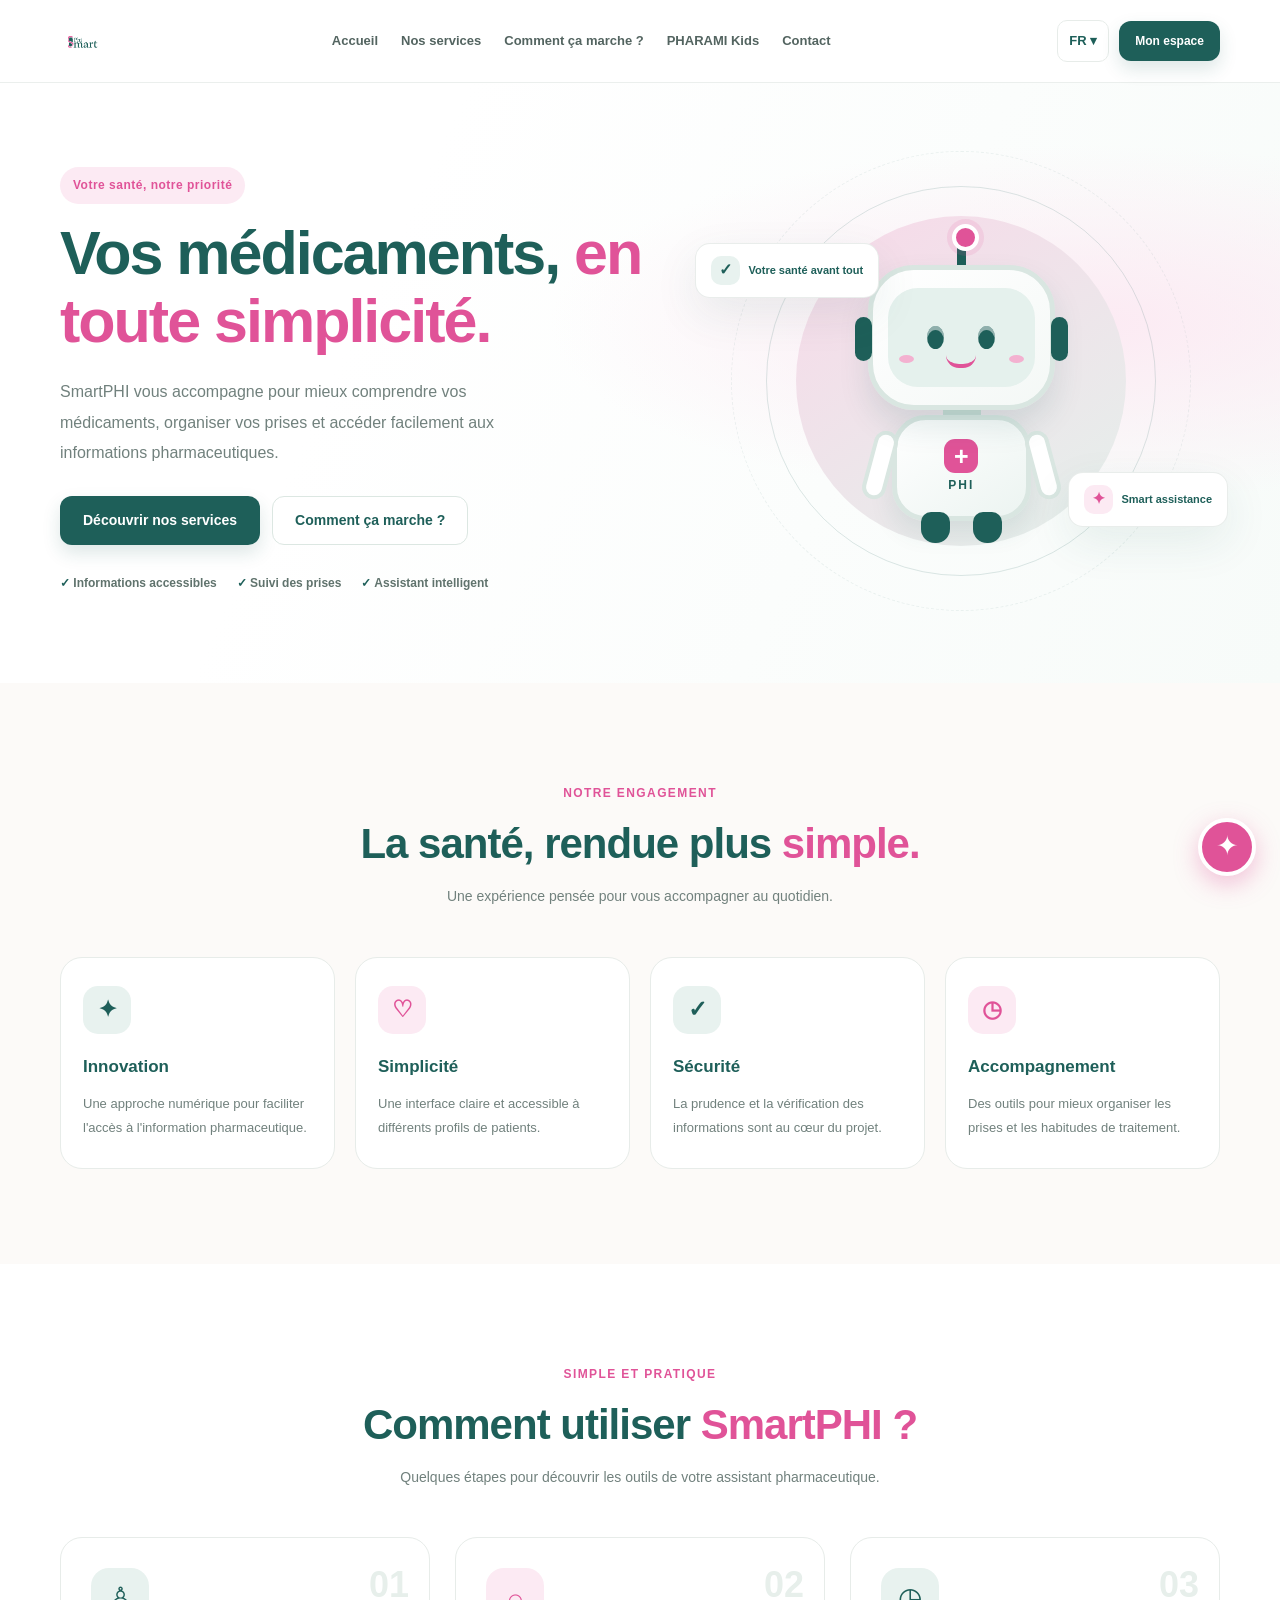
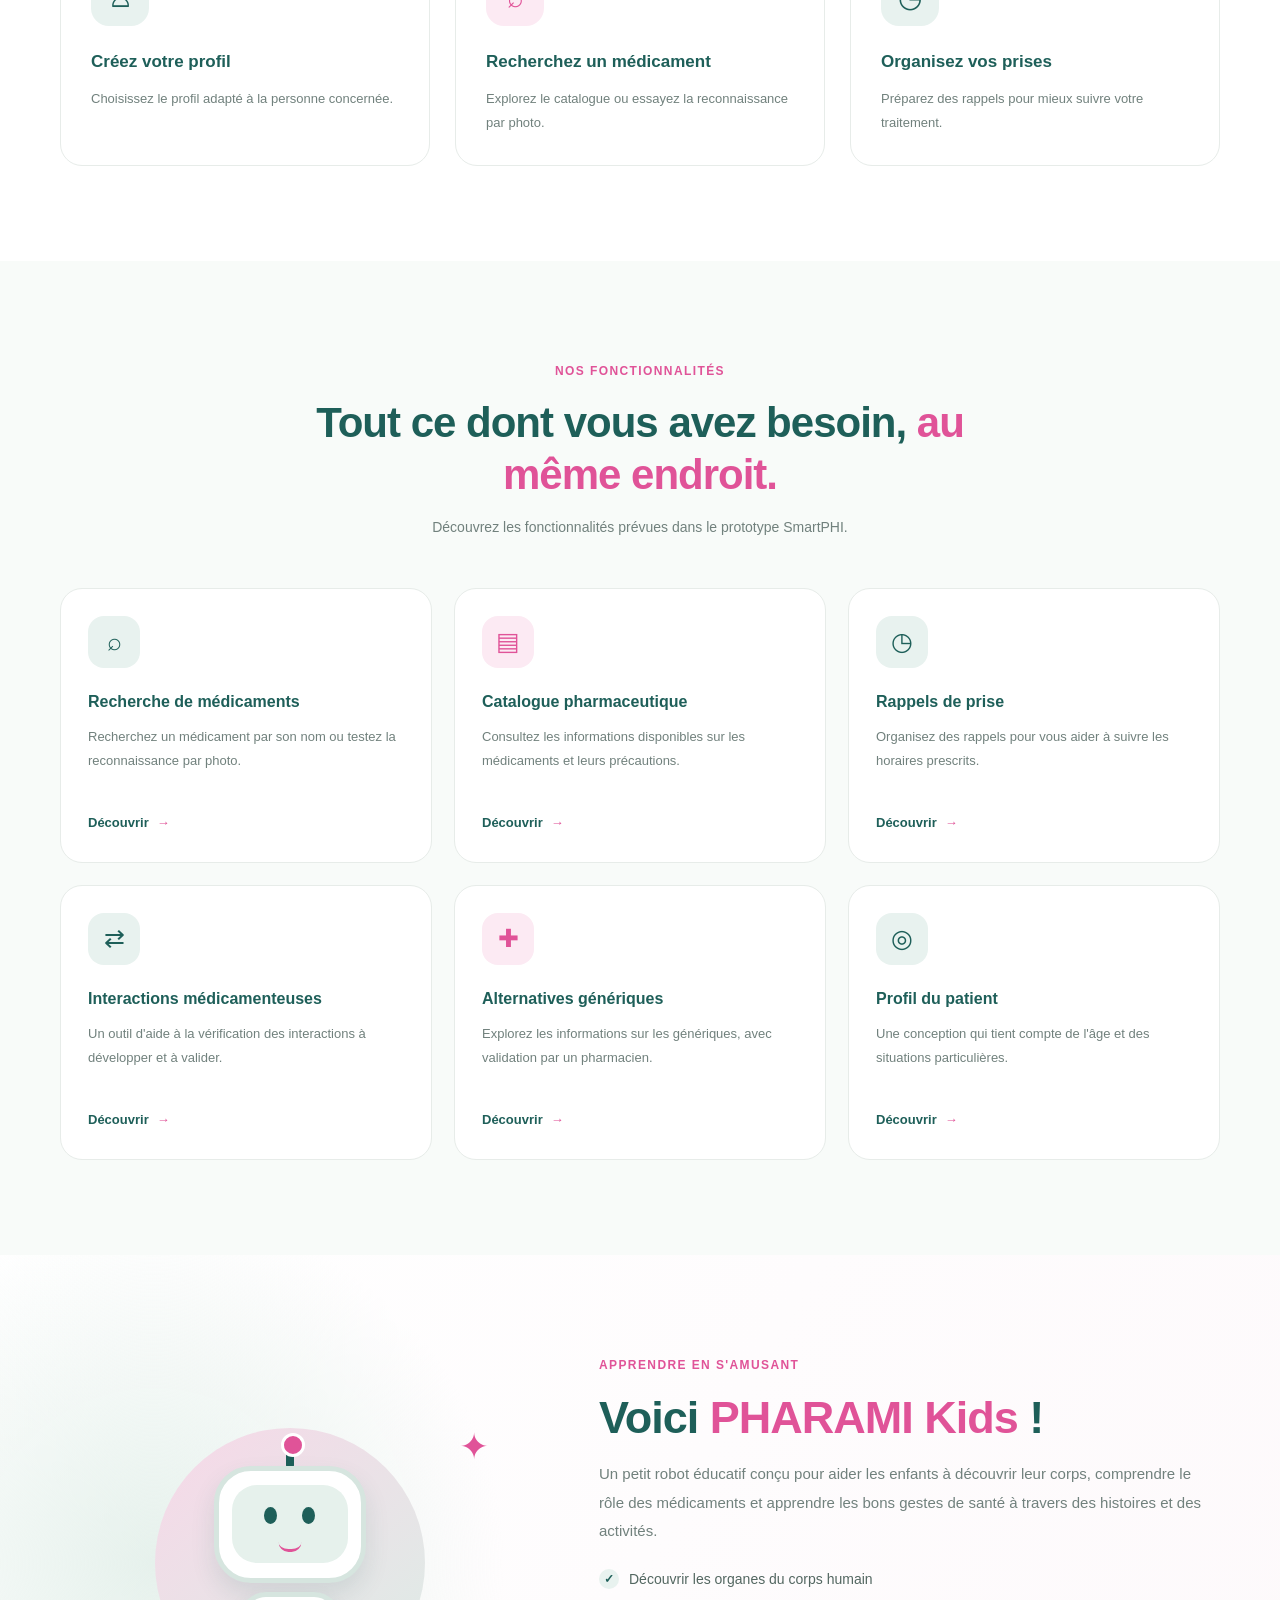
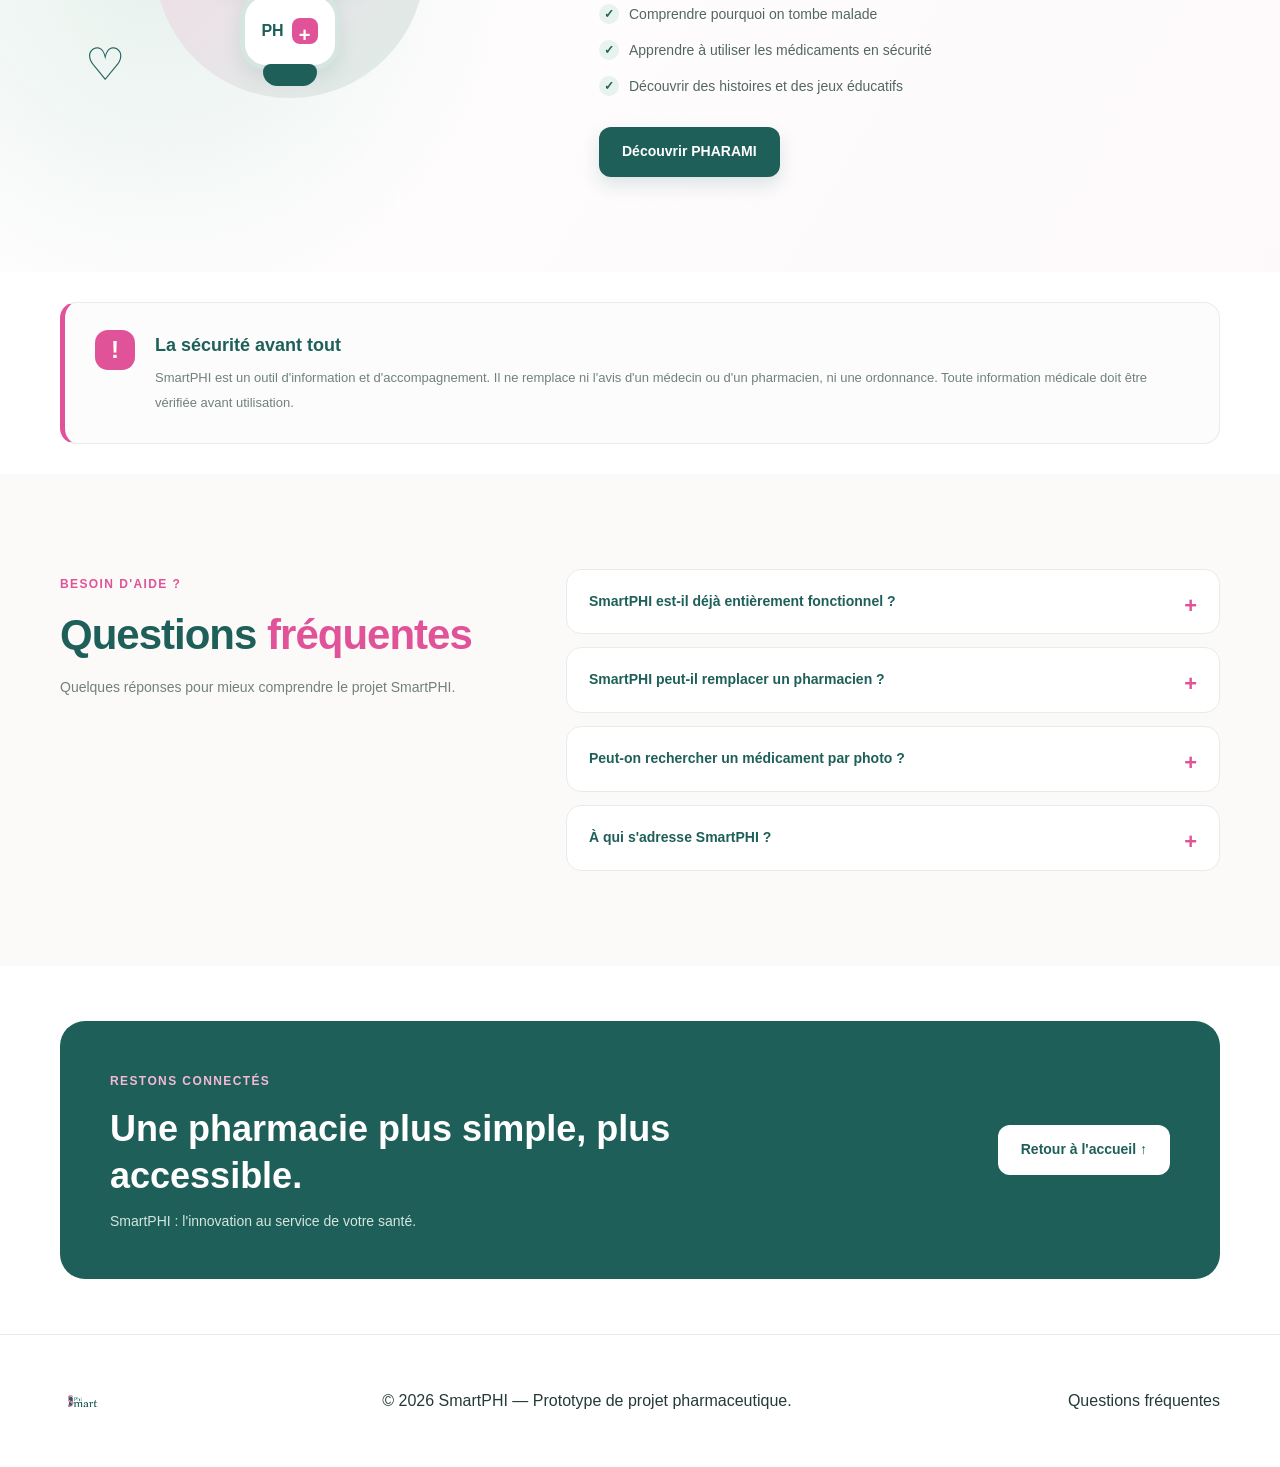
==== commit d6cccf5b: "Update index.html" ====
--- a/index.html
+++ b/index.html
@@ -342,63 +342,7 @@
       </div>
     </section>
   </main>
-  <!-- PHARAMI KIDS MODAL -->
-<div class="pharami-modal" id="pharamiModal" hidden>
-  <div class="pharami-window" role="dialog"
-       aria-modal="true" aria-labelledby="pharamiTitle">
-
-    <button class="pharami-close" id="closePharami"
-            type="button" aria-label="Fermer">×</button>
-
-    <div class="pharami-avatar">🤖</div>
-
-    <span class="section-kicker">PHARAMI KIDS</span>
-
-    <h2 id="pharamiTitle">
-      Salut, petit explorateur ! 💚
-    </h2>
-
-    <p id="pharamiMessage">
-      Je suis PHARAMI ! Ensemble, découvrons le monde
-      de la santé et apprenons à prendre soin de nous.
-    </p>
-
-    <div class="pharami-activities">
-
-      <button type="button" class="pharami-choice"
-              data-pharami="body">
-        🫀 Découvrir le corps humain
-      </button>
-
-      <button type="button" class="pharami-choice"
-              data-pharami="medicine">
-        💊 Apprendre les règles de sécurité
-      </button>
-
-      <button type="button" class="pharami-choice"
-              data-pharami="quiz">
-        ⭐ Jouer et apprendre
-      </button>
-
-    </div>
-
-    <div class="pharami-response" id="pharamiResponse"
-         aria-live="polite">
-      Choisis une activité pour commencer !
-    </div>
-
-    <button type="button" class="btn btn-primary"
-            id="pharamiSpeak">
-      🔊 Écouter PHARAMI
-    </button>
-
-    <p class="pharami-disclaimer">
-      Activité éducative pour enfants, à utiliser avec un adulte.
-      Ne prends jamais un médicament sans l'autorisation d'un adulte.
-    </p>
-
-  </div>
-</div>
+  
 
   <footer class="site-footer">
     <div class="container header-inner">
--- a/style.css
+++ b/style.css
@@ -1572,12 +1572,20 @@
   }
   
   .site-header .brand-logo {
-    width: 300px !important;
-    height: 200px !important;
-    max-width: none !important;
-    object-fit: contain;
-    display: block;
-  }
+width: 45px !important;
+height: 45px !important;
+max-width: 100% !important;
+object-fit: contain;
+display: block;
+flex-shrink: 0;
+}
+
+@media (max-width: 700px) {
+.site-header .brand-logo {
+width: 36px !important;
+height: 36px !important;
+}
+}  }
   /* PHARAMI KIDS INTERACTIVE WINDOW */
 
 .pharami-modal[hidden] {
@@ -1712,4 +1720,4 @@
   .pharami-window h2 {
     font-size: 1.4rem;
   }
-}+}
